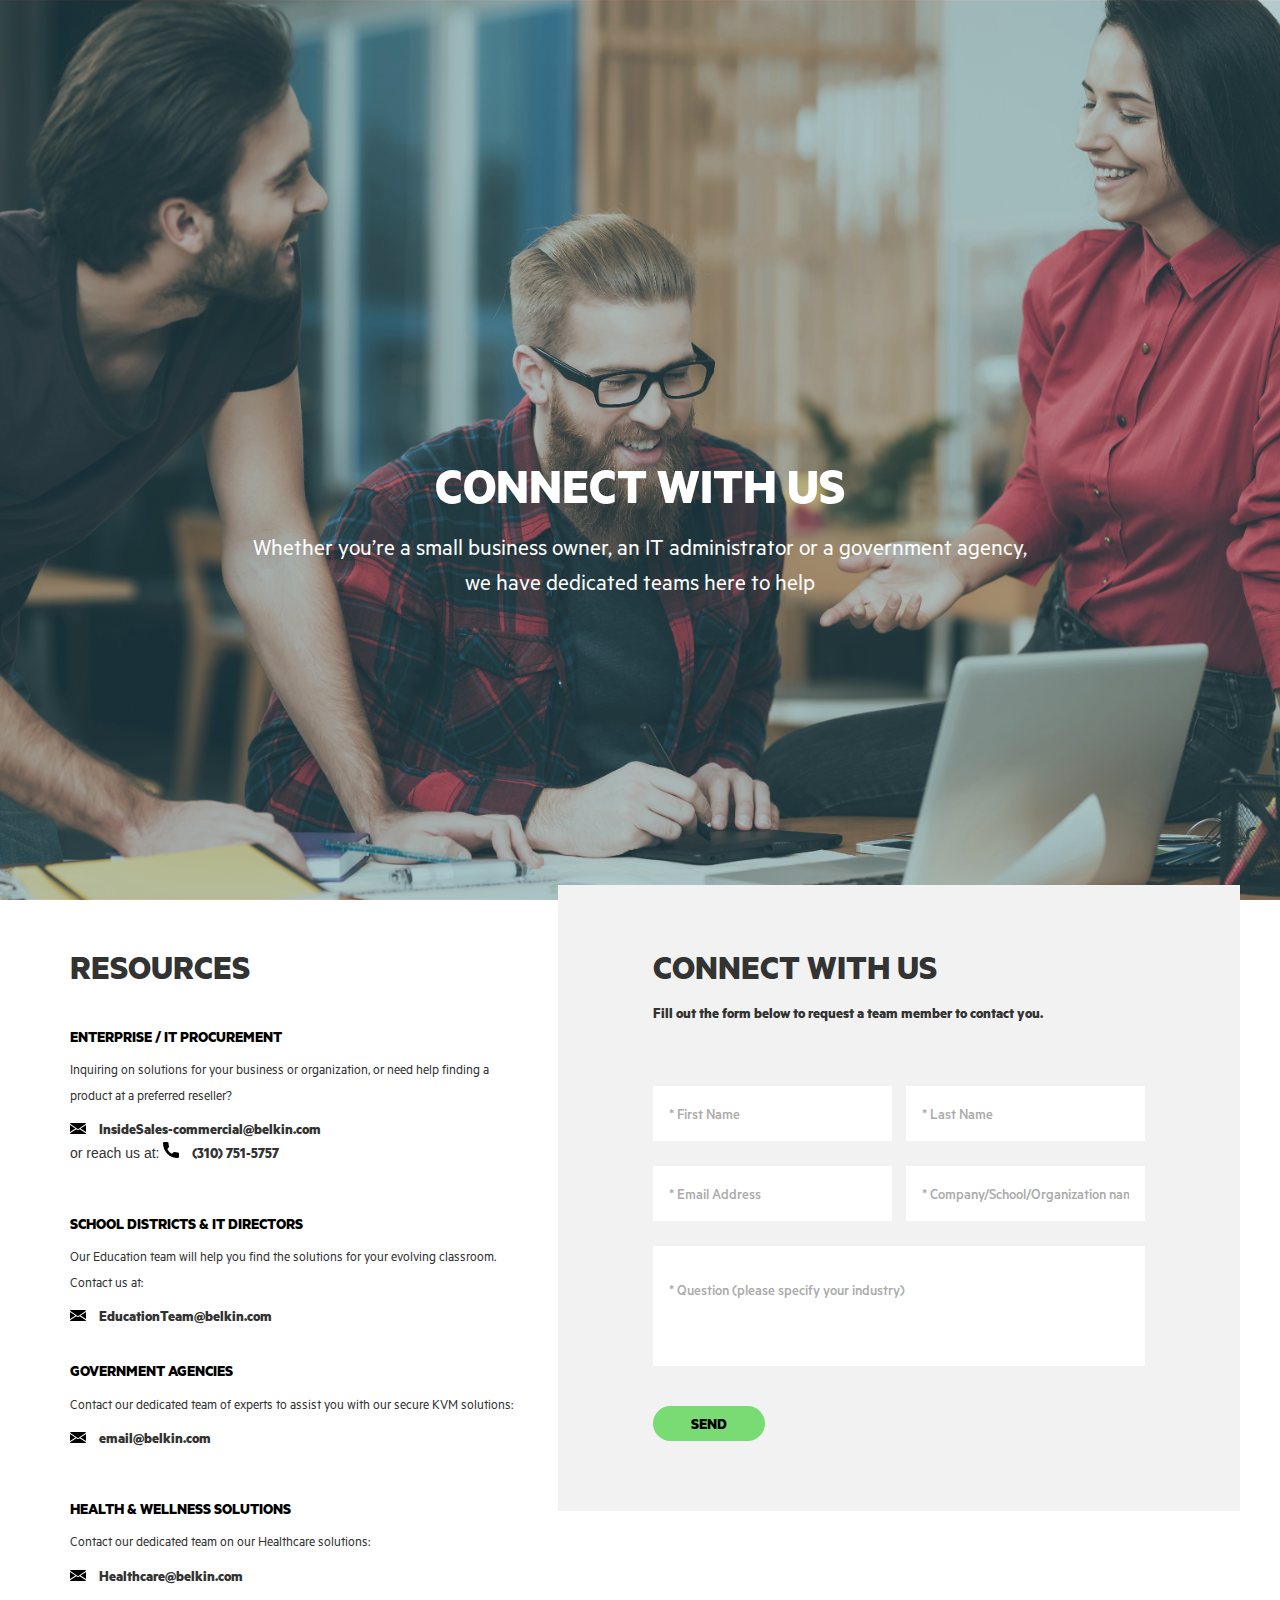
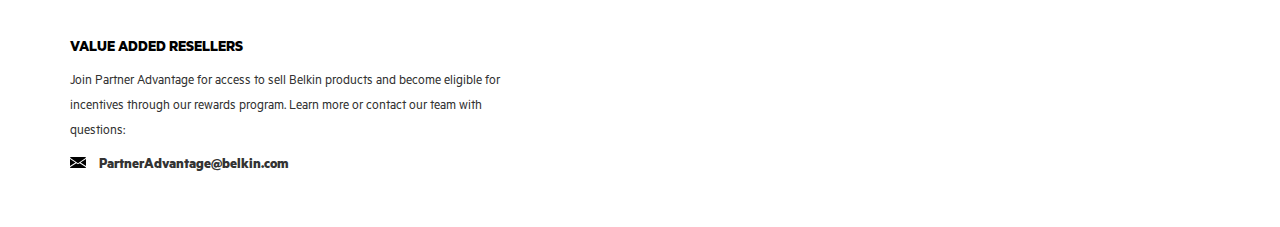
==== contact-us.html @ 0404f606 "bug-fix 19-08" ====
<!DOCTYPE html>
<html lang="en">
<head>
    <meta charset="UTF-8">
    <meta name="viewport" content="width=device-width, initial-scale=1.0">
    <title>Contact us</title>
    <link rel="stylesheet" href="https://maxcdn.bootstrapcdn.com/bootstrap/3.3.7/css/bootstrap.min.css" />
    <link rel="stylesheet" href="https://cdnjs.cloudflare.com/ajax/libs/font-awesome/4.7.0/css/font-awesome.min.css">
    <link rel="stylesheet" href="./css/style.css">
</head>
<body>
<section class="contact-us">
    <div class="background-image-wrapper">
        <h1 class="title">CONNECT WITH US</h1>
        <p> Whether you’re a small business owner, an IT administrator or a government agency,
        </br> we have dedicated teams here to help </p>
    </div>
    <div class="two-cols-parent">
        <div class="container">
            <div class="row">
                <div class="col-md-5">
                    <h1 class="title mb-35">RESOURCES</h1>
                    <div class="subtitle mb-10">ENTERPRISE / IT PROCUREMENT</div>
                    <p>
                        Inquiring on solutions for your business or organization, 
                        or need help finding a product at a preferred reseller?
                    </p>
                    <div class="icon-text">
                        <svg xmlns="http://www.w3.org/2000/svg" width="16" height="11" viewBox="0 0 16 11"><g transform="translate(10.56 1.998)"><path d="M339.392,148.48l5.44,3.439V144.9Z" transform="translate(-339.392 -144.896)"/></g><g transform="translate(0 1.998)"><path d="M0,144.9v7.023l5.44-3.439Z" transform="translate(0 -144.896)"/></g><g transform="translate(0.03 0)"><path d="M15.93,80h-14a.99.99,0,0,0-.97.858l7.97,5.3,7.97-5.3A.99.99,0,0,0,15.93,80Z" transform="translate(-0.96 -80)"/></g><g transform="translate(0.032 6.144)"><path d="M10.682,277.921l-1.415.94a.5.5,0,0,1-.55,0L7.3,277.92l-6.278,4a.989.989,0,0,0,.968.851h14a.989.989,0,0,0,.968-.851Z" transform="translate(-1.024 -277.92)"/></g></svg>
                        <span>InsideSales-commercial@belkin.com</span>
                    </div>
                    <div class="mb-50">
                        or reach us at:
                        <span class="icon-text">
                            <svg xmlns="http://www.w3.org/2000/svg" width="16" height="16" viewBox="0 0 16 16"><g transform="translate(0)"><path d="M14.716,10.5a9.084,9.084,0,0,1-2.853-.454,1.3,1.3,0,0,0-1.268.267L8.8,11.673A9.942,9.942,0,0,1,4.326,7.2L5.644,5.452a1.293,1.293,0,0,0,.318-1.31,9.1,9.1,0,0,1-.456-2.858A1.285,1.285,0,0,0,4.222,0H1.284A1.285,1.285,0,0,0,0,1.284,14.733,14.733,0,0,0,14.716,16,1.285,1.285,0,0,0,16,14.716v-2.93A1.285,1.285,0,0,0,14.716,10.5Z"/></g></svg>
                            <span>(310) 751-5757</span>
                        </span>
                    </div>

                    <div class="subtitle mb-10">SCHOOL DISTRICTS & IT DIRECTORS</div>
                    <p>
                        Our Education team will help you find the solutions for your evolving classroom. 
                        <br> Contact us at:
                    </p>
                    <div class="icon-text mb-35">
                        <svg xmlns="http://www.w3.org/2000/svg" width="16" height="11" viewBox="0 0 16 11"><g transform="translate(10.56 1.998)"><path d="M339.392,148.48l5.44,3.439V144.9Z" transform="translate(-339.392 -144.896)"/></g><g transform="translate(0 1.998)"><path d="M0,144.9v7.023l5.44-3.439Z" transform="translate(0 -144.896)"/></g><g transform="translate(0.03 0)"><path d="M15.93,80h-14a.99.99,0,0,0-.97.858l7.97,5.3,7.97-5.3A.99.99,0,0,0,15.93,80Z" transform="translate(-0.96 -80)"/></g><g transform="translate(0.032 6.144)"><path d="M10.682,277.921l-1.415.94a.5.5,0,0,1-.55,0L7.3,277.92l-6.278,4a.989.989,0,0,0,.968.851h14a.989.989,0,0,0,.968-.851Z" transform="translate(-1.024 -277.92)"/></g></svg>
                        EducationTeam@belkin.com
                    </div>

                    <div class="subtitle mb-10">GOVERNMENT AGENCIES</div>
                    <p>
                        Contact our dedicated team of experts to assist you with our secure KVM solutions:
                    </p>
                    <div class="icon-text mb-50">
                        <svg xmlns="http://www.w3.org/2000/svg" width="16" height="11" viewBox="0 0 16 11"><g transform="translate(10.56 1.998)"><path d="M339.392,148.48l5.44,3.439V144.9Z" transform="translate(-339.392 -144.896)"/></g><g transform="translate(0 1.998)"><path d="M0,144.9v7.023l5.44-3.439Z" transform="translate(0 -144.896)"/></g><g transform="translate(0.03 0)"><path d="M15.93,80h-14a.99.99,0,0,0-.97.858l7.97,5.3,7.97-5.3A.99.99,0,0,0,15.93,80Z" transform="translate(-0.96 -80)"/></g><g transform="translate(0.032 6.144)"><path d="M10.682,277.921l-1.415.94a.5.5,0,0,1-.55,0L7.3,277.92l-6.278,4a.989.989,0,0,0,.968.851h14a.989.989,0,0,0,.968-.851Z" transform="translate(-1.024 -277.92)"/></g></svg>
                        email@belkin.com
                    </div>


                    <div class="subtitle mb-10">HEALTH & WELLNESS SOLUTIONS</div>
                    <p>
                        Contact our dedicated team on our Healthcare solutions:
                    </p>
                    <div class="icon-text mb-50">
                        <svg xmlns="http://www.w3.org/2000/svg" width="16" height="11" viewBox="0 0 16 11"><g transform="translate(10.56 1.998)"><path d="M339.392,148.48l5.44,3.439V144.9Z" transform="translate(-339.392 -144.896)"/></g><g transform="translate(0 1.998)"><path d="M0,144.9v7.023l5.44-3.439Z" transform="translate(0 -144.896)"/></g><g transform="translate(0.03 0)"><path d="M15.93,80h-14a.99.99,0,0,0-.97.858l7.97,5.3,7.97-5.3A.99.99,0,0,0,15.93,80Z" transform="translate(-0.96 -80)"/></g><g transform="translate(0.032 6.144)"><path d="M10.682,277.921l-1.415.94a.5.5,0,0,1-.55,0L7.3,277.92l-6.278,4a.989.989,0,0,0,.968.851h14a.989.989,0,0,0,.968-.851Z" transform="translate(-1.024 -277.92)"/></g></svg>
                        Healthcare@belkin.com
                    </div>

                    <div class="subtitle mb-10">VALUE ADDED RESELLERS</div>
                    <p>
                        Join Partner Advantage for access to sell Belkin products and become eligible for <br> 
                        incentives through our rewards program. Learn more or contact our team with <br>
                        questions:
                    </p>
                    <div class="icon-text mb-50">
                        <svg xmlns="http://www.w3.org/2000/svg" width="16" height="11" viewBox="0 0 16 11"><g transform="translate(10.56 1.998)"><path d="M339.392,148.48l5.44,3.439V144.9Z" transform="translate(-339.392 -144.896)"/></g><g transform="translate(0 1.998)"><path d="M0,144.9v7.023l5.44-3.439Z" transform="translate(0 -144.896)"/></g><g transform="translate(0.03 0)"><path d="M15.93,80h-14a.99.99,0,0,0-.97.858l7.97,5.3,7.97-5.3A.99.99,0,0,0,15.93,80Z" transform="translate(-0.96 -80)"/></g><g transform="translate(0.032 6.144)"><path d="M10.682,277.921l-1.415.94a.5.5,0,0,1-.55,0L7.3,277.92l-6.278,4a.989.989,0,0,0,.968.851h14a.989.989,0,0,0,.968-.851Z" transform="translate(-1.024 -277.92)"/></g></svg>
                        PartnerAdvantage@belkin.com
                    </div>

                </div>
                <div class="col-md-7">
                    <div class="connect-with-us-wrapper">
                        <h1 class="title mb-10">CONNECT WITH US</h1>
                        <div class="icon-text mb-60">Fill out the form below to request a team member to contact you.</div>
                        <div class="row">
                            <div class="col-md-6">
                                <input type="text" placeholder="* First Name">
                            </div>
                            <div class="col-md-6">
                                <input type="text" placeholder="* Last Name">
                            </div>
                            <div class="col-md-6">
                                <input type="text" placeholder="* Email Address">
                            </div>
                            <div class="col-md-6">
                                <input type="text" placeholder="* Company/School/Organization name">
                            </div>
                            <div class="col-md-12">
                                <textarea placeholder="* Question (please specify your industry)"></textarea>
                            </div>
                            <div class="col-md-12 text-left">
                                <div class="green-button">SEND</div>
                            </div>
                        </div>
                    </div>
                </div>
            </div>
        </div>
    </div>
</section>
</body>
</html>
---- css/style.css ----
.bold-title {
  font-family: MetricBold, Arial, sans-serif;
  font-size: 38px;
  color: #000;
  margin: 0;
}

@media screen and (max-width: 576px) and (min-width: 280px) {
  .bold-title {
    font-size: 26px;
  }
}

.subtitle {
  font-family: MetricRegular, Arial, sans-serif;
  color: #000;
  margin: 5px 0;
  font-size: 26px;
  line-height: 1.3;
}

@media screen and (max-width: 576px) and (min-width: 280px) {
  .subtitle {
    font-size: 22px;
    margin-top: 30px;
  }
}

.background-blue {
  background-color: #4A9BED;
}

.checked {
  color: #FCAF33;
}

.green-button {
  display: inline-block;
  font-family: MetricBold;
  margin-top: 35px;
  background-color: #79DB74;
  color: #000;
  height: 35px;
  line-height: 43px;
  font-weight: 600;
  border: none;
  outline: none;
  border-radius: 20px;
  font-size: 16px;
  padding: 0 38px;
  transition: .3s ease-in;
  text-decoration: none !important;
  cursor: pointer;
}

.green-button:hover {
  background-color: #6A6562;
  color: #fff;
  text-decoration: none;
}

.green-button:focus, .green-button:active {
  outline: none !important;
  box-shadow: none !important;
  text-decoration: none !important;
}

@font-face {
  font-family: MetricBold;
  src: url(../fonts/Metric-Bold.otf);
}

@font-face {
  font-family: MetricSemiBold;
  src: url(../fonts/Metric-SemiBold.otf);
}

@font-face {
  font-family: MetricRegular;
  src: url(../fonts/Metric-Regular.otf);
}

@font-face {
  font-family: MetricMedium;
  src: url(../fonts/Metric-Medium.otf);
}

.header-top-section {
  width: 100%;
  height: 28px;
  background: #eceae4;
}

header {
  width: 100%;
  height: 95px;
  background-color: #fff;
}

.header-image img {
  width: 100%;
}

.build-workspaces {
  padding-top: 120px;
  text-align: center;
}

.build-workspaces .logo-parent {
  margin: 130px 0 98px;
}

.build-workspaces .logo-parent img {
  width: 260px;
  height: 260px;
}

.chromebook-certified {
  text-align: center;
}

.chromebook-certified .products-parent {
  margin-top: 90px;
  display: flex;
  justify-content: center;
  align-items: center;
}

.chromebook-certified .products-parent .product-item {
  text-align: center;
}

.chromebook-certified .products-parent .product-item .circle {
  width: 330px;
  height: 330px;
  border-radius: 50%;
  margin: 0 auto;
  display: flex;
  justify-content: center;
  align-items: flex-end;
  overflow: hidden;
}

.chromebook-certified .products-parent .product-item .circle:hover img {
  transform: scale(1.15);
}

.chromebook-certified .products-parent .product-item .circle img {
  width: 80%;
  border-bottom-left-radius: 47%;
  border-bottom-right-radius: 48%;
  transition: transform .5s ease;
}

.chromebook-certified .products-parent .product-item .item-title {
  font-family: MetricBold;
  font-size: 35px;
  line-height: normal;
  margin: 61px 0 20px;
  color: #000;
}

.chromebook-certified .products-parent .product-item .item-subtitle {
  font-family: MetricRegular;
  font-size: 20px;
  line-height: inherit;
  color: gray;
}

.chromebook-certified .product-childs-parent {
  margin-top: 35px;
  text-decoration: none;
}

.chromebook-certified .product-childs-parent:active, .chromebook-certified .product-childs-parent:focus, .chromebook-certified .product-childs-parent:visited, .chromebook-certified .product-childs-parent:hover {
  text-decoration: none !important;
}

.chromebook-certified .product-childs-parent .product-item {
  text-align: center;
}

.chromebook-certified .product-childs-parent .product-item .item-title {
  font-family: MetricBold;
  font-size: 20px;
  line-height: normal;
  margin: 10px 0 20px;
  transition: .3s;
  color: #000;
}

.chromebook-certified .product-childs-parent .product-item .product-image {
  position: relative;
}

.chromebook-certified .product-childs-parent .product-item .product-image:after {
  content: "";
  width: 35px;
  background-image: url(../img/www-logo.png);
  background-size: contain;
  background-repeat: no-repeat;
  position: absolute;
  left: 0;
  top: 0;
  height: 35px;
}

.chromebook-certified .product-childs-parent .product-item .product-image img {
  width: 100%;
  transition: transform .5s ease;
}

.chromebook-certified .product-childs-parent .product-item .start-parent {
  font-size: 25px;
  color: #E6E5E1;
}

.chromebook-certified .product-childs-parent .product-item .price-parent {
  font-family: MetricBold;
  font-size: 19px;
  margin: 20px 0;
  transition: .3s;
  color: #000;
}

.chromebook-certified .product-childs-parent .product-item .color-parent {
  display: flex;
  justify-content: center;
  gap: 5px;
  margin-bottom: 20px;
}

.chromebook-certified .product-childs-parent .product-item .color-parent .color-item {
  width: 38px;
  height: 38px;
  background: #fff;
  border: 2px solid #E4E2DE;
  border-radius: 50%;
  box-sizing: border-box;
  display: flex;
  justify-content: center;
  align-items: center;
}

.chromebook-certified .product-childs-parent .product-item .color-parent .color-item .black {
  width: calc(100% - 8px);
  height: calc(100% - 8px);
  background-color: #000;
  border-radius: 50%;
}

.chromebook-certified .product-childs-parent .product-item:hover {
  text-decoration: none;
}

.chromebook-certified .product-childs-parent .product-item:hover .item-title,
.chromebook-certified .product-childs-parent .product-item:hover .price-parent {
  color: #93D756;
}

.chromebook-certified .product-childs-parent .product-item:hover img {
  transform: scale(1.05);
}

.banner {
  margin: 120px 0;
}

.banner img {
  width: 100%;
}

.compatible {
  text-align: center;
}

.compatible .compatible-parent {
  margin-top: 90px;
}

.compatible .compatible-parent .compatible-item {
  position: relative;
}

.compatible .compatible-parent .compatible-item:last-child .circle img {
  width: 120%;
}

.compatible .compatible-parent .compatible-item .circle {
  width: 270px;
  height: 270px;
  border-radius: 50%;
  background-color: #ebe9e5;
  margin: 0 auto;
  display: flex;
  justify-content: center;
  align-items: center;
}

.compatible .compatible-parent .compatible-item .circle img {
  width: 105%;
  transition: transform .5s ease;
}

.compatible .compatible-parent .compatible-item .circle:hover img {
  transform: scale(1.1);
}

.compatible .compatible-parent .compatible-item .compatible-item-title {
  font-family: MetricBold;
  line-height: 1.1;
  margin-top: 25px;
  font-size: 25px;
}

.compatible .view-all-parent {
  text-align: center;
  margin-top: 60px;
}

.how-to-buy {
  text-align: center;
  margin-top: 275px;
}

.how-to-buy .companies-parent {
  margin-top: 100px;
}

.how-to-buy .companies-parent .comp-item {
  height: 100px;
  display: flex;
  justify-content: center;
  align-items: center;
  margin-bottom: 20px;
  transition: transform .5s ease;
}

.how-to-buy .companies-parent .comp-item:hover {
  transform: scale(1.1);
}

.brochure {
  margin-top: 200px;
  display: flex;
  justify-content: space-between;
  gap: 100px;
  color: #fff;
  text-align: center;
  line-height: normal;
}

.brochure .gray-block,
.brochure .green-block {
  padding: 55px 100px;
}

.brochure .green-block {
  flex: 1;
  background-color: #73D44A;
}

.brochure .gray-block {
  flex: 1;
  background-color: #A69C94;
}

.brochure .title {
  font-family: MetricSemiBold;
  line-height: 1;
  font-size: 33px;
}

.brochure .subtitle {
  font-family: MetricRegular;
  line-height: 1.5;
  font-size: 24px;
  margin-top: 40px;
  color: #fff;
}

.brochure .subtitle a {
  color: inherit;
}

.brochure .view-brochure {
  font-family: MetricRegular;
  display: inline-block;
  font-size: 24px;
  color: #000;
  text-decoration: underline;
  margin-top: 40px;
}

.brochure .view-brochure:hover {
  text-decoration: none;
}

footer {
  width: 100%;
  height: 300px;
  background-color: #000;
}

@media screen and (max-width: 1200px) and (min-width: 992px) {
  .brochure {
    gap: 0px;
  }
  .brochure .green-block, .brochure .gray-block {
    padding: 55px;
  }
}

@media screen and (max-width: 992px) and (min-width: 768px) {
  .brochure {
    gap: 0;
  }
  .brochure .green-block, .brochure .gray-block {
    padding: 40px;
  }
}

@media screen and (max-width: 768px) and (min-width: 576px) {
  .brochure {
    gap: 0;
    flex-direction: column;
  }
  .brochure .green-block, .brochure .gray-block {
    flex: initial;
    padding: 10px;
  }
}

@media screen and (max-width: 576px) and (min-width: 280px) {
  .header-top-section {
    display: none;
  }
  .header-image {
    position: relative;
  }
  .header-image:after {
    content: '';
    position: absolute;
    left: 42%;
    top: 100%;
    width: 0;
    height: 0;
    border-left: 40px solid transparent;
    border-right: 40px solid transparent;
    border-top: 34px solid #e8e8e8;
    clear: both;
  }
  .build-workspaces {
    padding-top: 65px;
  }
  .build-workspaces .container {
    display: flex;
    flex-direction: column-reverse;
  }
  .build-workspaces .logo-parent {
    margin: 0 0 65px;
  }
  .build-workspaces .logo-parent img {
    width: 155px;
    height: 155px;
  }
  .chromebook-certified .bold-title {
    margin-top: 35px;
  }
  .compatible .circle {
    margin-bottom: 20px;
  }
  .compatible .compatible-parent .compatible-item {
    margin-bottom: 20px;
  }
  .how-to-buy {
    margin-top: 100px;
  }
  .brochure {
    gap: 0;
    flex-direction: column;
    margin-top: 140px;
  }
  .brochure .green-block, .brochure .gray-block {
    flex: initial;
    padding: 50px 10px;
  }
  .brochure .green-block {
    position: relative;
  }
  .brochure .green-block:after {
    content: '';
    position: absolute;
    left: 42%;
    top: 100%;
    width: 0;
    height: 0;
    border-left: 40px solid transparent;
    border-right: 40px solid transparent;
    border-top: 34px solid #73D44A;
    clear: both;
  }
  .brochure .title {
    font-size: 25px;
  }
  .brochure .subtitle {
    font-size: 20px;
  }
  .brochure .view-brochure {
    font-size: 20px;
  }
}

.note .subtitle {
  font-family: MetricRegular, Arial, sans-serif;
  color: #000;
  margin: 5px 0;
  font-size: 26px;
  line-height: 1.3;
  margin-top: 55px;
  margin-bottom: 55px;
}

.contact-us .background-image-wrapper {
  width: 100%;
  height: 100vh;
  background-image: url("../img/contact-us-wallpaper.png");
  background-repeat: no-repeat;
  background-size: cover;
  background-position: center;
  color: #fff;
  display: flex;
  justify-content: center;
  align-items: center;
  flex-direction: column;
}

.contact-us .background-image-wrapper .title {
  margin-top: 180px;
  font-size: 52px;
  font-family: MetricBold, Arial, sans-serif;
}

.contact-us .background-image-wrapper p {
  text-align: center;
  font-size: 24px;
  font-family: MetricRegular;
}

.contact-us .two-cols-parent {
  margin-top: 55px;
  color: #333;
}

.contact-us .two-cols-parent .title {
  margin-top: 0;
  font-family: MetricBold, Arial, sans-serif;
}

.contact-us .two-cols-parent .subtitle {
  font-family: MetricBold, Arial, sans-serif;
  font-size: 16px;
}

.contact-us .two-cols-parent p {
  font-family: MetricRegular;
  line-height: 1.8;
  font-size: 14px;
}

.contact-us .two-cols-parent .icon-text {
  font-family: MetricBold, Arial, sans-serif;
  font-size: 15px;
}

.contact-us .two-cols-parent .icon-text svg {
  margin-right: 10px;
}

.contact-us .two-cols-parent .connect-with-us-wrapper {
  padding: 70px 95px;
  width: 100%;
  height: auto;
  background-color: #F2F2F2;
  position: absolute;
  top: -70px;
}

@media (min-width: 992px) {
  .contact-us .two-cols-parent .connect-with-us-wrapper .col-md-6:nth-child(even) {
    padding-left: 7px;
  }
  .contact-us .two-cols-parent .connect-with-us-wrapper .col-md-6:nth-child(odd) {
    padding-right: 7px;
  }
}

@media (max-width: 800px) {
  .contact-us .two-cols-parent .connect-with-us-wrapper {
    width: calc(100% - 30px);
  }
}

.contact-us .two-cols-parent .connect-with-us-wrapper input, .contact-us .two-cols-parent .connect-with-us-wrapper textarea {
  color: #ABABAB;
  width: 100%;
  font-family: MetricMedium;
  border: 1px solid transparent;
  font-size: 15px;
  transition: .3s ease-in-out;
  outline: none;
  border-radius: 0;
}

.contact-us .two-cols-parent .connect-with-us-wrapper input {
  height: 55px;
  padding: 19px 15px 12px;
  margin-bottom: 25px;
}

.contact-us .two-cols-parent .connect-with-us-wrapper input:focus {
  border-color: #535353;
}

.contact-us .two-cols-parent .connect-with-us-wrapper textarea {
  height: 120px;
  padding: 35px 15px;
  resize: none;
}

.contact-us .two-cols-parent .connect-with-us-wrapper textarea:focus {
  border-color: #535353;
}

.contact-us .two-cols-parent .connect-with-us-wrapper input::placeholder,
.contact-us .two-cols-parent .connect-with-us-wrapper textarea::placeholder {
  font-size: 15px;
  color: #ABABAB;
}

@media screen and (max-width: 767px) and (min-width: 280px) {
  .contact-us .background-image-wrapper .title {
    font-size: 30px;
  }
  .contact-us .background-image-wrapper p {
    font-size: 20px;
  }
  .contact-us .two-cols-parent .connect-with-us-wrapper {
    width: calc(100% - 30px);
    padding: 30px;
    top: 0;
    margin-bottom: 35px;
  }
}

.mb-60 {
  margin-bottom: 60px;
}

.mb-50 {
  margin-bottom: 50px;
}

.mb-35 {
  margin-bottom: 35px;
}

.mb-10 {
  margin-bottom: 10px;
}
/*# sourceMappingURL=style.css.map */
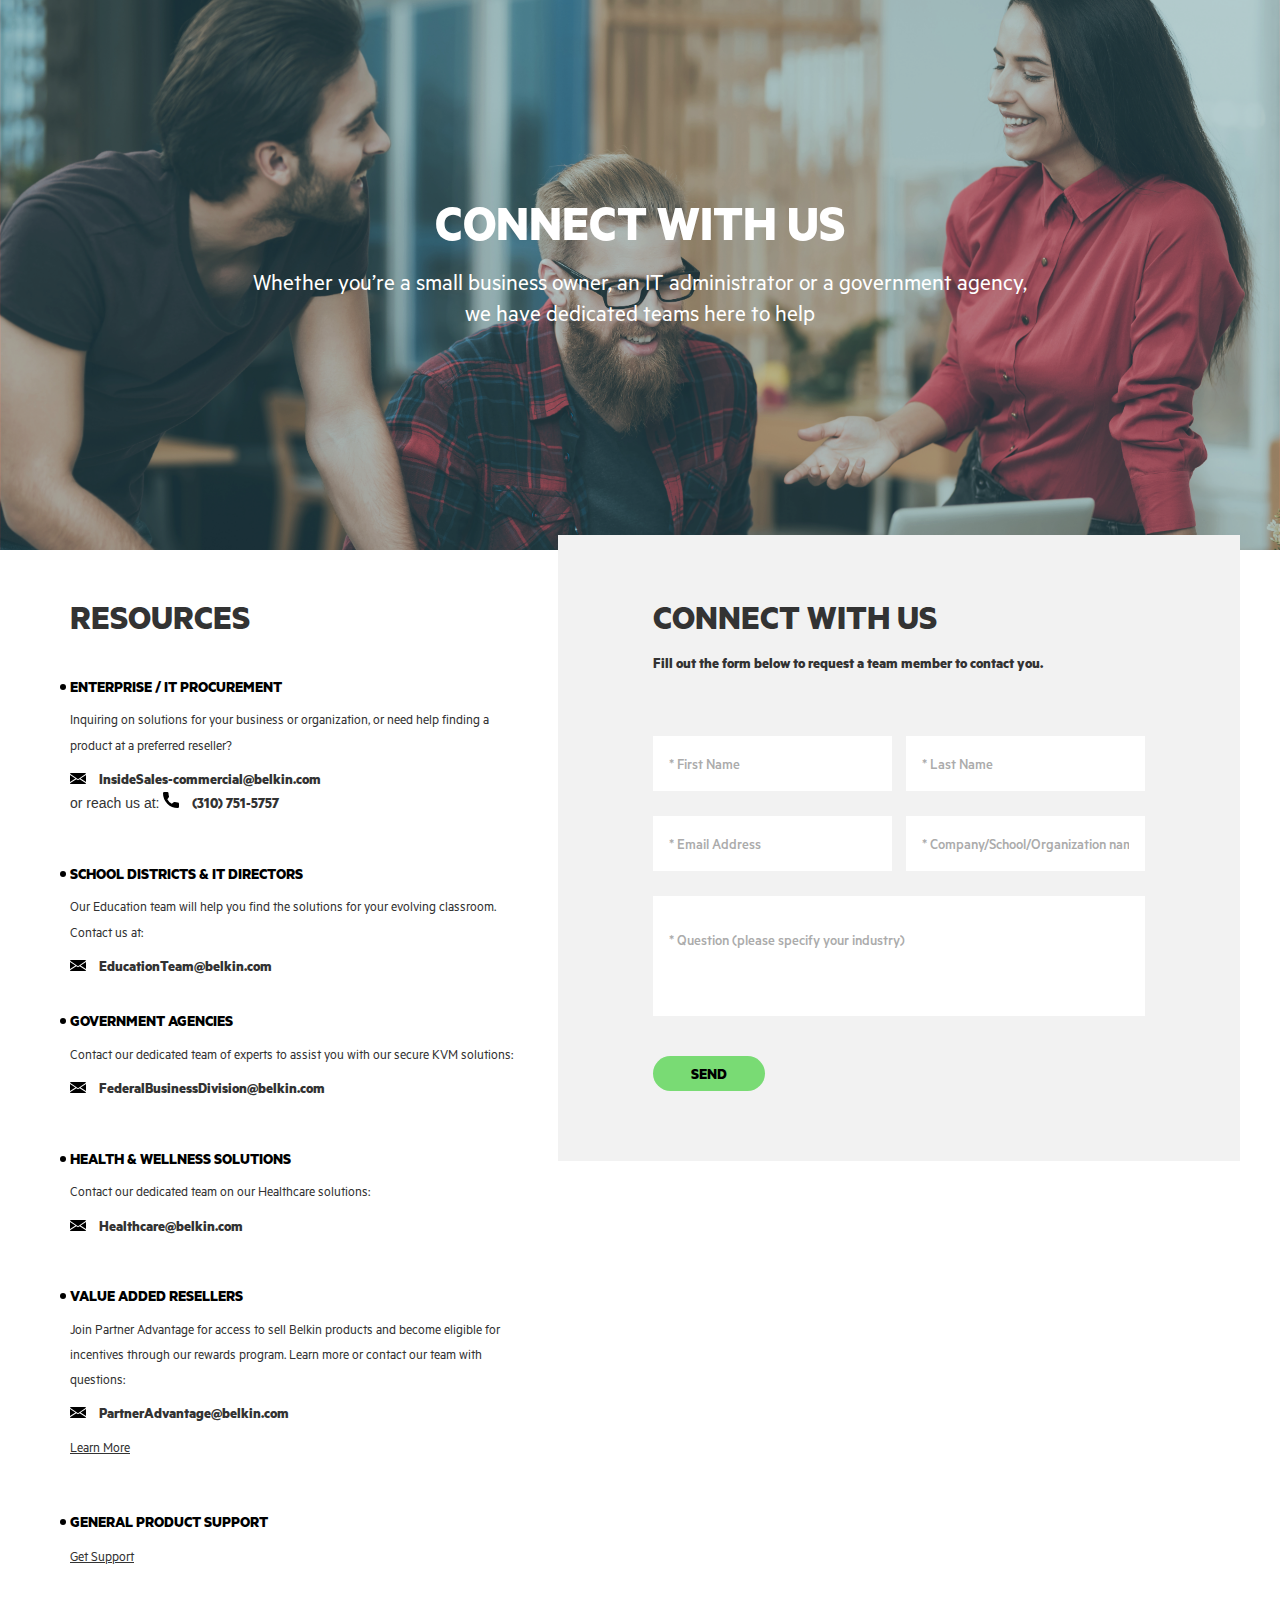
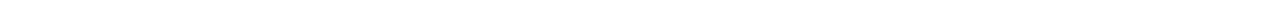
==== commit 2fa99abb: "changes" ====
--- a/contact-us.html
+++ b/contact-us.html
@@ -53,7 +53,7 @@
                     </p>
                     <div class="icon-text mb-50">
                         <svg xmlns="http://www.w3.org/2000/svg" width="16" height="11" viewBox="0 0 16 11"><g transform="translate(10.56 1.998)"><path d="M339.392,148.48l5.44,3.439V144.9Z" transform="translate(-339.392 -144.896)"/></g><g transform="translate(0 1.998)"><path d="M0,144.9v7.023l5.44-3.439Z" transform="translate(0 -144.896)"/></g><g transform="translate(0.03 0)"><path d="M15.93,80h-14a.99.99,0,0,0-.97.858l7.97,5.3,7.97-5.3A.99.99,0,0,0,15.93,80Z" transform="translate(-0.96 -80)"/></g><g transform="translate(0.032 6.144)"><path d="M10.682,277.921l-1.415.94a.5.5,0,0,1-.55,0L7.3,277.92l-6.278,4a.989.989,0,0,0,.968.851h14a.989.989,0,0,0,.968-.851Z" transform="translate(-1.024 -277.92)"/></g></svg>
-                        email@belkin.com
+                        FederalBusinessDivision@belkin.com
                     </div>
 
 
@@ -72,10 +72,16 @@
                         incentives through our rewards program. Learn more or contact our team with <br>
                         questions:
                     </p>
-                    <div class="icon-text mb-50">
+                    <div class="icon-text mb-10">
                         <svg xmlns="http://www.w3.org/2000/svg" width="16" height="11" viewBox="0 0 16 11"><g transform="translate(10.56 1.998)"><path d="M339.392,148.48l5.44,3.439V144.9Z" transform="translate(-339.392 -144.896)"/></g><g transform="translate(0 1.998)"><path d="M0,144.9v7.023l5.44-3.439Z" transform="translate(0 -144.896)"/></g><g transform="translate(0.03 0)"><path d="M15.93,80h-14a.99.99,0,0,0-.97.858l7.97,5.3,7.97-5.3A.99.99,0,0,0,15.93,80Z" transform="translate(-0.96 -80)"/></g><g transform="translate(0.032 6.144)"><path d="M10.682,277.921l-1.415.94a.5.5,0,0,1-.55,0L7.3,277.92l-6.278,4a.989.989,0,0,0,.968.851h14a.989.989,0,0,0,.968-.851Z" transform="translate(-1.024 -277.92)"/></g></svg>
                         PartnerAdvantage@belkin.com
                     </div>
+
+                    <a href="https://www.belkin.com/us/partneradvantage/" class="learn-more mb-50">Learn More</a>
+
+
+                    <div class="subtitle mb-10">GENERAL PRODUCT SUPPORT</div>
+                    <a href="https://www.belkin.com/us/contactus/support/" class="learn-more mb-50">Get Support</a>
 
                 </div>
                 <div class="col-md-7">
@@ -98,7 +104,7 @@
                             <div class="col-md-12">
                                 <textarea placeholder="* Question (please specify your industry)"></textarea>
                             </div>
-                            <div class="col-md-12 text-left">
+                            <div class="col-md-12 send-button-parent">
                                 <div class="green-button">SEND</div>
                             </div>
                         </div>
--- a/css/style.css
+++ b/css/style.css
@@ -523,11 +523,11 @@
 
 .contact-us .background-image-wrapper {
   width: 100%;
-  height: 100vh;
-  background-image: url("../img/contact-us-wallpaper.png");
+  height: 550px;
+  background-image: url(../img/contact-us-wallpaper.png);
   background-repeat: no-repeat;
   background-size: cover;
-  background-position: center;
+  background-position: 0px 10%;
   color: #fff;
   display: flex;
   justify-content: center;
@@ -536,7 +536,7 @@
 }
 
 .contact-us .background-image-wrapper .title {
-  margin-top: 180px;
+  margin-top: -3px;
   font-size: 52px;
   font-family: MetricBold, Arial, sans-serif;
 }
@@ -545,6 +545,7 @@
   text-align: center;
   font-size: 24px;
   font-family: MetricRegular;
+  line-height: 1.3;
 }
 
 .contact-us .two-cols-parent {
@@ -558,14 +559,41 @@
 }
 
 .contact-us .two-cols-parent .subtitle {
+  position: relative;
   font-family: MetricBold, Arial, sans-serif;
   font-size: 16px;
+}
+
+.contact-us .two-cols-parent .subtitle:before {
+  content: '';
+  width: 6px;
+  height: 6px;
+  border-radius: 50%;
+  background-color: black;
+  display: inline-block;
+  position: absolute;
+  left: -10px;
+  top: 4px;
 }
 
 .contact-us .two-cols-parent p {
   font-family: MetricRegular;
   line-height: 1.8;
   font-size: 14px;
+}
+
+.contact-us .two-cols-parent .learn-more {
+  display: inline-block;
+  text-decoration: underline;
+  font-size: 14px;
+  font-family: MetricRegular;
+  color: #333;
+  transition: .3s;
+}
+
+.contact-us .two-cols-parent .learn-more:hover {
+  color: #73D44A;
+  text-decoration: none;
 }
 
 .contact-us .two-cols-parent .icon-text {
@@ -638,6 +666,10 @@
   color: #ABABAB;
 }
 
+.contact-us .two-cols-parent .connect-with-us-wrapper .send-button-parent {
+  text-align: left;
+}
+
 @media screen and (max-width: 767px) and (min-width: 280px) {
   .contact-us .background-image-wrapper .title {
     font-size: 30px;
@@ -651,6 +683,9 @@
     top: 0;
     margin-bottom: 35px;
   }
+  .contact-us .two-cols-parent .connect-with-us-wrapper .send-button-parent {
+    text-align: center;
+  }
 }
 
 .mb-60 {
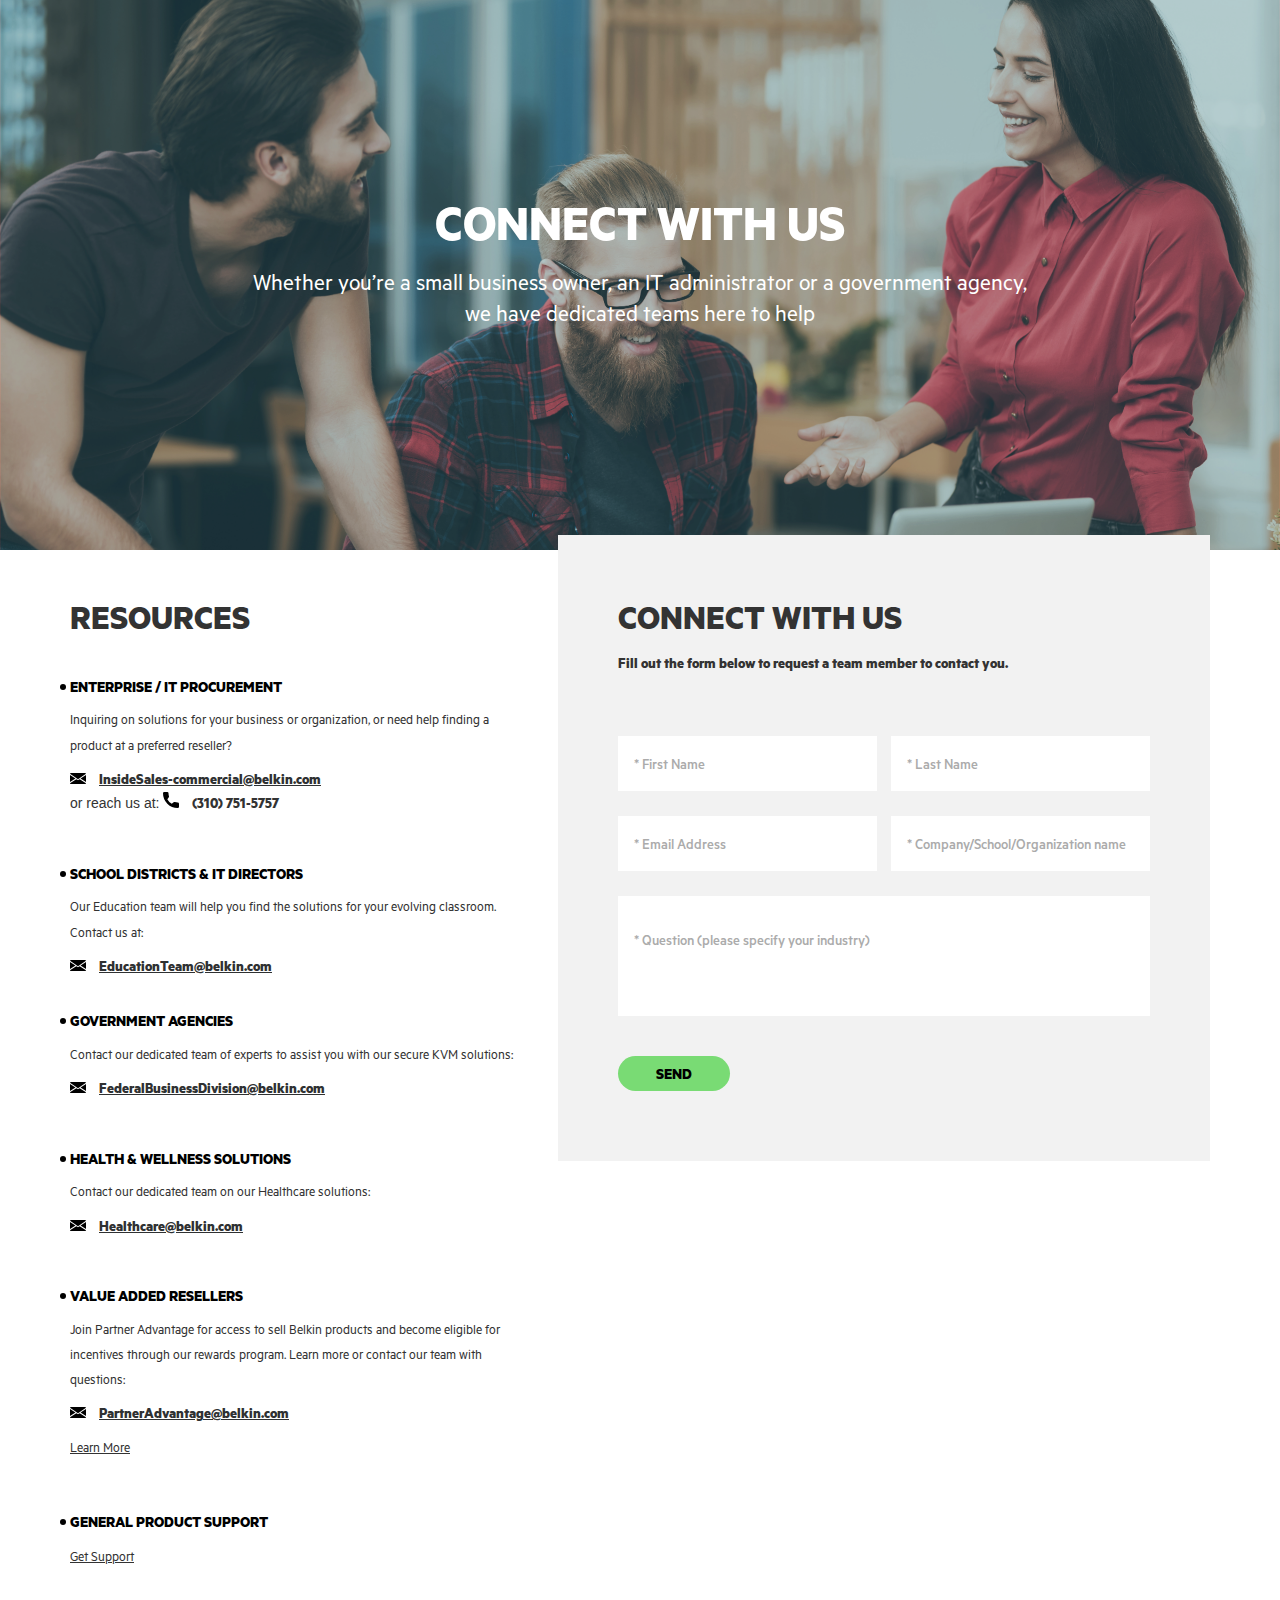
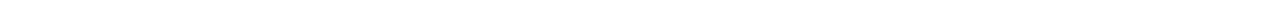
==== commit cb696e71: "bug-fix" ====
--- a/contact-us.html
+++ b/contact-us.html
@@ -27,7 +27,7 @@
                     </p>
                     <div class="icon-text">
                         <svg xmlns="http://www.w3.org/2000/svg" width="16" height="11" viewBox="0 0 16 11"><g transform="translate(10.56 1.998)"><path d="M339.392,148.48l5.44,3.439V144.9Z" transform="translate(-339.392 -144.896)"/></g><g transform="translate(0 1.998)"><path d="M0,144.9v7.023l5.44-3.439Z" transform="translate(0 -144.896)"/></g><g transform="translate(0.03 0)"><path d="M15.93,80h-14a.99.99,0,0,0-.97.858l7.97,5.3,7.97-5.3A.99.99,0,0,0,15.93,80Z" transform="translate(-0.96 -80)"/></g><g transform="translate(0.032 6.144)"><path d="M10.682,277.921l-1.415.94a.5.5,0,0,1-.55,0L7.3,277.92l-6.278,4a.989.989,0,0,0,.968.851h14a.989.989,0,0,0,.968-.851Z" transform="translate(-1.024 -277.92)"/></g></svg>
-                        <span>InsideSales-commercial@belkin.com</span>
+                        <a href="InsideSales-commercial@belkin.com" class="text-underline">InsideSales-commercial@belkin.com</a>
                     </div>
                     <div class="mb-50">
                         or reach us at:
@@ -44,7 +44,7 @@
                     </p>
                     <div class="icon-text mb-35">
                         <svg xmlns="http://www.w3.org/2000/svg" width="16" height="11" viewBox="0 0 16 11"><g transform="translate(10.56 1.998)"><path d="M339.392,148.48l5.44,3.439V144.9Z" transform="translate(-339.392 -144.896)"/></g><g transform="translate(0 1.998)"><path d="M0,144.9v7.023l5.44-3.439Z" transform="translate(0 -144.896)"/></g><g transform="translate(0.03 0)"><path d="M15.93,80h-14a.99.99,0,0,0-.97.858l7.97,5.3,7.97-5.3A.99.99,0,0,0,15.93,80Z" transform="translate(-0.96 -80)"/></g><g transform="translate(0.032 6.144)"><path d="M10.682,277.921l-1.415.94a.5.5,0,0,1-.55,0L7.3,277.92l-6.278,4a.989.989,0,0,0,.968.851h14a.989.989,0,0,0,.968-.851Z" transform="translate(-1.024 -277.92)"/></g></svg>
-                        EducationTeam@belkin.com
+                        <a href="mailto:EducationTeam@belkin.com" class="text-underline">EducationTeam@belkin.com</a>
                     </div>
 
                     <div class="subtitle mb-10">GOVERNMENT AGENCIES</div>
@@ -53,7 +53,7 @@
                     </p>
                     <div class="icon-text mb-50">
                         <svg xmlns="http://www.w3.org/2000/svg" width="16" height="11" viewBox="0 0 16 11"><g transform="translate(10.56 1.998)"><path d="M339.392,148.48l5.44,3.439V144.9Z" transform="translate(-339.392 -144.896)"/></g><g transform="translate(0 1.998)"><path d="M0,144.9v7.023l5.44-3.439Z" transform="translate(0 -144.896)"/></g><g transform="translate(0.03 0)"><path d="M15.93,80h-14a.99.99,0,0,0-.97.858l7.97,5.3,7.97-5.3A.99.99,0,0,0,15.93,80Z" transform="translate(-0.96 -80)"/></g><g transform="translate(0.032 6.144)"><path d="M10.682,277.921l-1.415.94a.5.5,0,0,1-.55,0L7.3,277.92l-6.278,4a.989.989,0,0,0,.968.851h14a.989.989,0,0,0,.968-.851Z" transform="translate(-1.024 -277.92)"/></g></svg>
-                        FederalBusinessDivision@belkin.com
+                        <a href="mailto:FederalBusinessDivision@belkin.com" class="text-underline">FederalBusinessDivision@belkin.com</a>
                     </div>
 
 
@@ -63,7 +63,7 @@
                     </p>
                     <div class="icon-text mb-50">
                         <svg xmlns="http://www.w3.org/2000/svg" width="16" height="11" viewBox="0 0 16 11"><g transform="translate(10.56 1.998)"><path d="M339.392,148.48l5.44,3.439V144.9Z" transform="translate(-339.392 -144.896)"/></g><g transform="translate(0 1.998)"><path d="M0,144.9v7.023l5.44-3.439Z" transform="translate(0 -144.896)"/></g><g transform="translate(0.03 0)"><path d="M15.93,80h-14a.99.99,0,0,0-.97.858l7.97,5.3,7.97-5.3A.99.99,0,0,0,15.93,80Z" transform="translate(-0.96 -80)"/></g><g transform="translate(0.032 6.144)"><path d="M10.682,277.921l-1.415.94a.5.5,0,0,1-.55,0L7.3,277.92l-6.278,4a.989.989,0,0,0,.968.851h14a.989.989,0,0,0,.968-.851Z" transform="translate(-1.024 -277.92)"/></g></svg>
-                        Healthcare@belkin.com
+                        <a href="mailto:Healthcare@belkin.com" class="text-underline">Healthcare@belkin.com</a>
                     </div>
 
                     <div class="subtitle mb-10">VALUE ADDED RESELLERS</div>
@@ -74,7 +74,7 @@
                     </p>
                     <div class="icon-text mb-10">
                         <svg xmlns="http://www.w3.org/2000/svg" width="16" height="11" viewBox="0 0 16 11"><g transform="translate(10.56 1.998)"><path d="M339.392,148.48l5.44,3.439V144.9Z" transform="translate(-339.392 -144.896)"/></g><g transform="translate(0 1.998)"><path d="M0,144.9v7.023l5.44-3.439Z" transform="translate(0 -144.896)"/></g><g transform="translate(0.03 0)"><path d="M15.93,80h-14a.99.99,0,0,0-.97.858l7.97,5.3,7.97-5.3A.99.99,0,0,0,15.93,80Z" transform="translate(-0.96 -80)"/></g><g transform="translate(0.032 6.144)"><path d="M10.682,277.921l-1.415.94a.5.5,0,0,1-.55,0L7.3,277.92l-6.278,4a.989.989,0,0,0,.968.851h14a.989.989,0,0,0,.968-.851Z" transform="translate(-1.024 -277.92)"/></g></svg>
-                        PartnerAdvantage@belkin.com
+                        <a href="mailto:PartnerAdvantage@belkin.com" class="text-underline">PartnerAdvantage@belkin.com</a>
                     </div>
 
                     <a href="https://www.belkin.com/us/partneradvantage/" class="learn-more mb-50">Learn More</a>
--- a/css/style.css
+++ b/css/style.css
@@ -580,6 +580,7 @@
   font-family: MetricRegular;
   line-height: 1.8;
   font-size: 14px;
+  color: #333;
 }
 
 .contact-us .two-cols-parent .learn-more {
@@ -606,8 +607,8 @@
 }
 
 .contact-us .two-cols-parent .connect-with-us-wrapper {
-  padding: 70px 95px;
-  width: 100%;
+  padding: 70px 60px;
+  width: calc(100% - 30px);
   height: auto;
   background-color: #F2F2F2;
   position: absolute;
@@ -703,4 +704,13 @@
 .mb-10 {
   margin-bottom: 10px;
 }
+
+.text-underline {
+  text-decoration: underline;
+  color: #2F3132;
+}
+
+.text-underline:hover {
+  color: #2F3132;
+}
 /*# sourceMappingURL=style.css.map */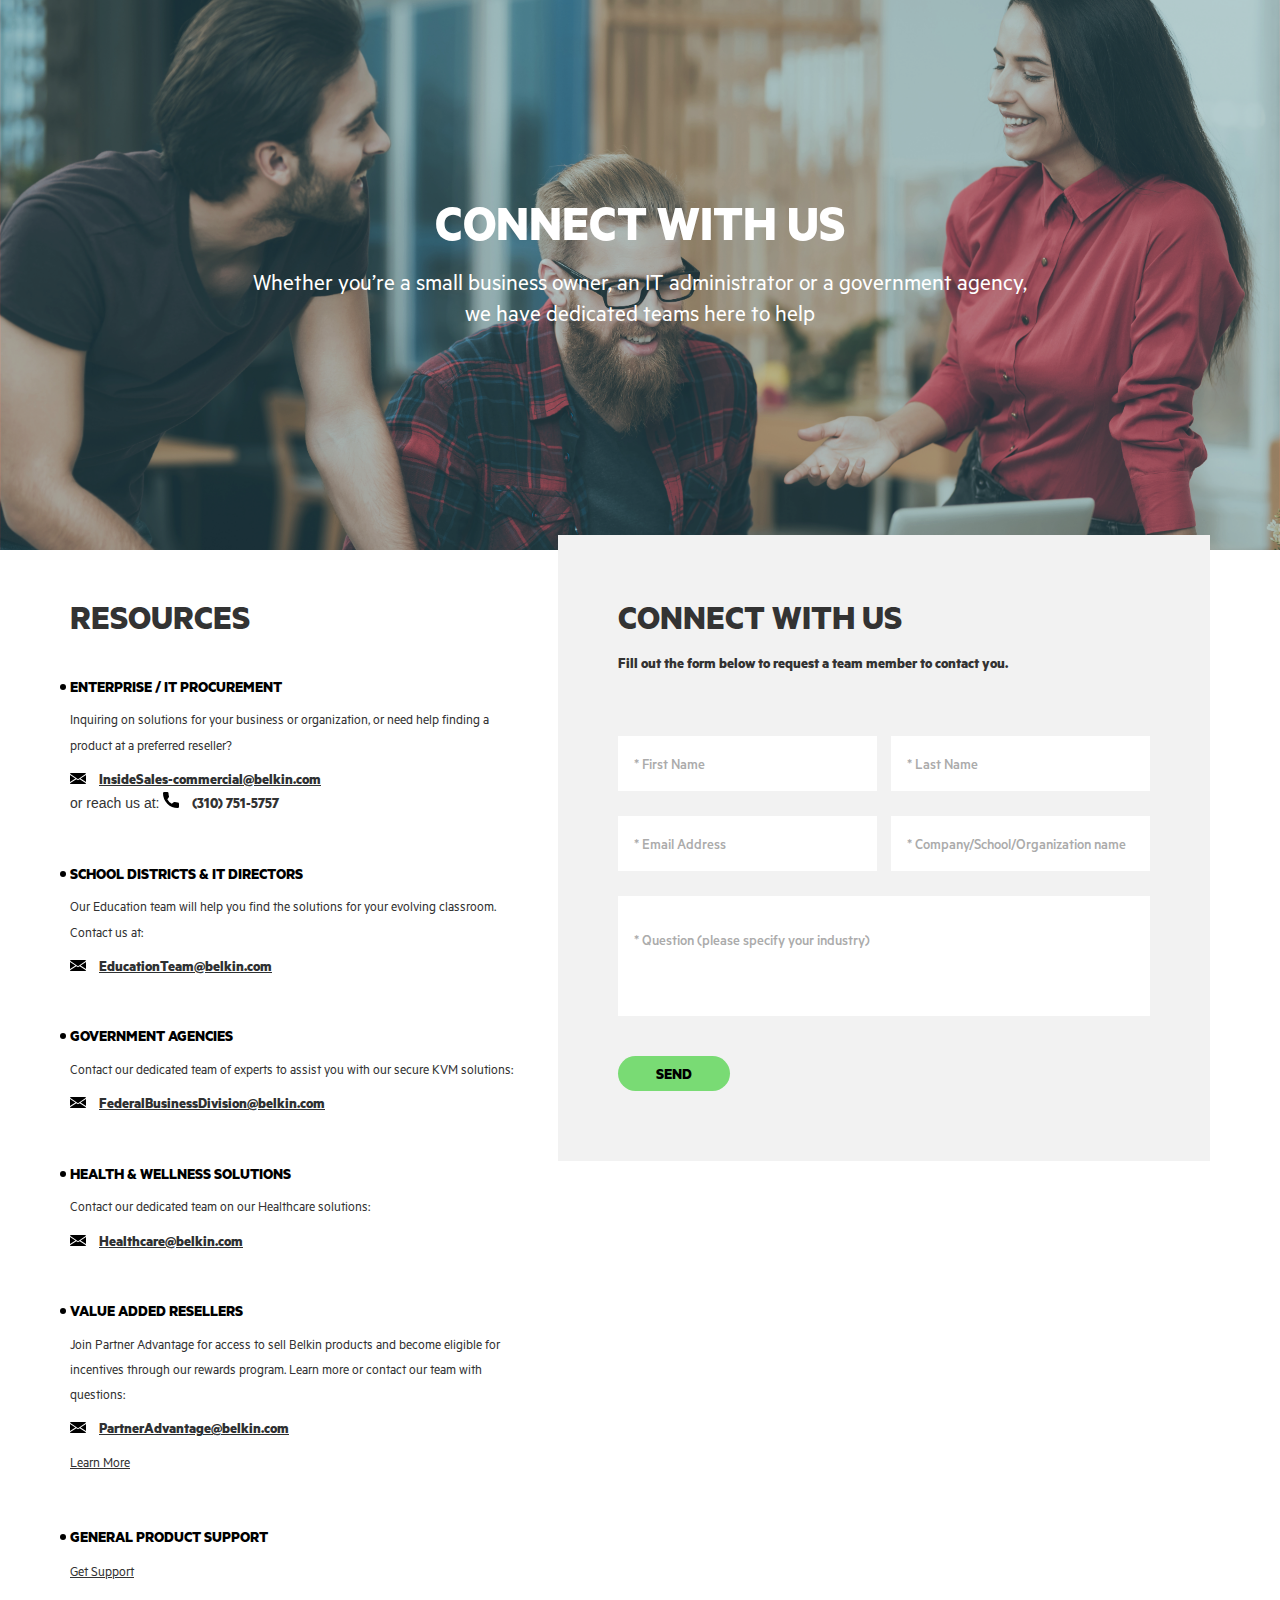
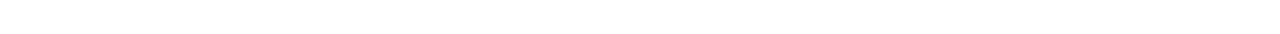
==== commit 48f214e8: "bug-fix validation added" ====
--- a/contact-us.html
+++ b/contact-us.html
@@ -27,7 +27,7 @@
                     </p>
                     <div class="icon-text">
                         <svg xmlns="http://www.w3.org/2000/svg" width="16" height="11" viewBox="0 0 16 11"><g transform="translate(10.56 1.998)"><path d="M339.392,148.48l5.44,3.439V144.9Z" transform="translate(-339.392 -144.896)"/></g><g transform="translate(0 1.998)"><path d="M0,144.9v7.023l5.44-3.439Z" transform="translate(0 -144.896)"/></g><g transform="translate(0.03 0)"><path d="M15.93,80h-14a.99.99,0,0,0-.97.858l7.97,5.3,7.97-5.3A.99.99,0,0,0,15.93,80Z" transform="translate(-0.96 -80)"/></g><g transform="translate(0.032 6.144)"><path d="M10.682,277.921l-1.415.94a.5.5,0,0,1-.55,0L7.3,277.92l-6.278,4a.989.989,0,0,0,.968.851h14a.989.989,0,0,0,.968-.851Z" transform="translate(-1.024 -277.92)"/></g></svg>
-                        <a href="InsideSales-commercial@belkin.com" class="text-underline">InsideSales-commercial@belkin.com</a>
+                        <a href="mailto:InsideSales-commercial@belkin.com" class="text-underline">InsideSales-commercial@belkin.com</a>
                     </div>
                     <div class="mb-50">
                         or reach us at:
@@ -42,7 +42,7 @@
                         Our Education team will help you find the solutions for your evolving classroom. 
                         <br> Contact us at:
                     </p>
-                    <div class="icon-text mb-35">
+                    <div class="icon-text mb-50">
                         <svg xmlns="http://www.w3.org/2000/svg" width="16" height="11" viewBox="0 0 16 11"><g transform="translate(10.56 1.998)"><path d="M339.392,148.48l5.44,3.439V144.9Z" transform="translate(-339.392 -144.896)"/></g><g transform="translate(0 1.998)"><path d="M0,144.9v7.023l5.44-3.439Z" transform="translate(0 -144.896)"/></g><g transform="translate(0.03 0)"><path d="M15.93,80h-14a.99.99,0,0,0-.97.858l7.97,5.3,7.97-5.3A.99.99,0,0,0,15.93,80Z" transform="translate(-0.96 -80)"/></g><g transform="translate(0.032 6.144)"><path d="M10.682,277.921l-1.415.94a.5.5,0,0,1-.55,0L7.3,277.92l-6.278,4a.989.989,0,0,0,.968.851h14a.989.989,0,0,0,.968-.851Z" transform="translate(-1.024 -277.92)"/></g></svg>
                         <a href="mailto:EducationTeam@belkin.com" class="text-underline">EducationTeam@belkin.com</a>
                     </div>
@@ -88,31 +88,51 @@
                     <div class="connect-with-us-wrapper">
                         <h1 class="title mb-10">CONNECT WITH US</h1>
                         <div class="icon-text mb-60">Fill out the form below to request a team member to contact you.</div>
-                        <div class="row">
-                            <div class="col-md-6">
-                                <input type="text" placeholder="* First Name">
-                            </div>
-                            <div class="col-md-6">
-                                <input type="text" placeholder="* Last Name">
-                            </div>
-                            <div class="col-md-6">
-                                <input type="text" placeholder="* Email Address">
-                            </div>
-                            <div class="col-md-6">
-                                <input type="text" placeholder="* Company/School/Organization name">
-                            </div>
-                            <div class="col-md-12">
-                                <textarea placeholder="* Question (please specify your industry)"></textarea>
-                            </div>
-                            <div class="col-md-12 send-button-parent">
-                                <div class="green-button">SEND</div>
-                            </div>
-                        </div>
+                        
+
+                            <form id="form" action="#">
+                                <div class="row">
+                                    <div class="col-md-6">
+                                        <input type="text" name="firstName" id="firstName" placeholder="* First Name">
+                                    </div>
+                                    <div class="col-md-6">
+                                        <input type="text" name="lastName" id="lastName" placeholder="* Last Name">
+                                    </div>
+                                </div>
+
+                                <div class="row">
+                                    <div class="col-md-6">
+                                        <input type="text" name="email" id="email" class="mt-25" placeholder="* Email Address">
+                                    </div>
+                                    <div class="col-md-6">
+                                        <input type="text" name="company" id="company" class="mt-25" placeholder="* Company/School/Organization name">
+                                    </div>
+                                </div>
+
+                                <div class="row">
+                                    <div class="col-md-12">
+                                        <textarea id="question" class="mt-25" name="question" placeholder="* Question (please specify your industry)"></textarea>
+                                    </div>
+                                </div>
+
+                                <div class="row">
+                                    <div class="col-md-12 send-button-parent">
+                                        <div class="green-button">SEND</div>
+                                    </div>
+                                </div>
+                            </form>
+                        
                     </div>
                 </div>
             </div>
         </div>
     </div>
 </section>
+
+<script src="https://code.jquery.com/jquery-1.12.4.min.js"></script>
+<script src="https://ajax.aspnetcdn.com/ajax/jquery.validate/1.11.0/jquery.validate.min.js"></script>
+<script src="https://ajax.aspnetcdn.com/ajax/jquery.validate/1.11.0/additional-methods.js"></script>
+<script src="js/validation.js"></script>
+
 </body>
 </html>--- a/css/style.css
+++ b/css/style.css
@@ -641,10 +641,14 @@
   border-radius: 0;
 }
 
+.contact-us .two-cols-parent .connect-with-us-wrapper .mt-25 {
+  margin-top: 25px;
+}
+
 .contact-us .two-cols-parent .connect-with-us-wrapper input {
   height: 55px;
   padding: 19px 15px 12px;
-  margin-bottom: 25px;
+  margin-top: 0;
 }
 
 .contact-us .two-cols-parent .connect-with-us-wrapper input:focus {
@@ -705,6 +709,11 @@
   margin-bottom: 10px;
 }
 
+.error {
+  color: #ff0000d1;
+  margin-top: 5px;
+}
+
 .text-underline {
   text-decoration: underline;
   color: #2F3132;
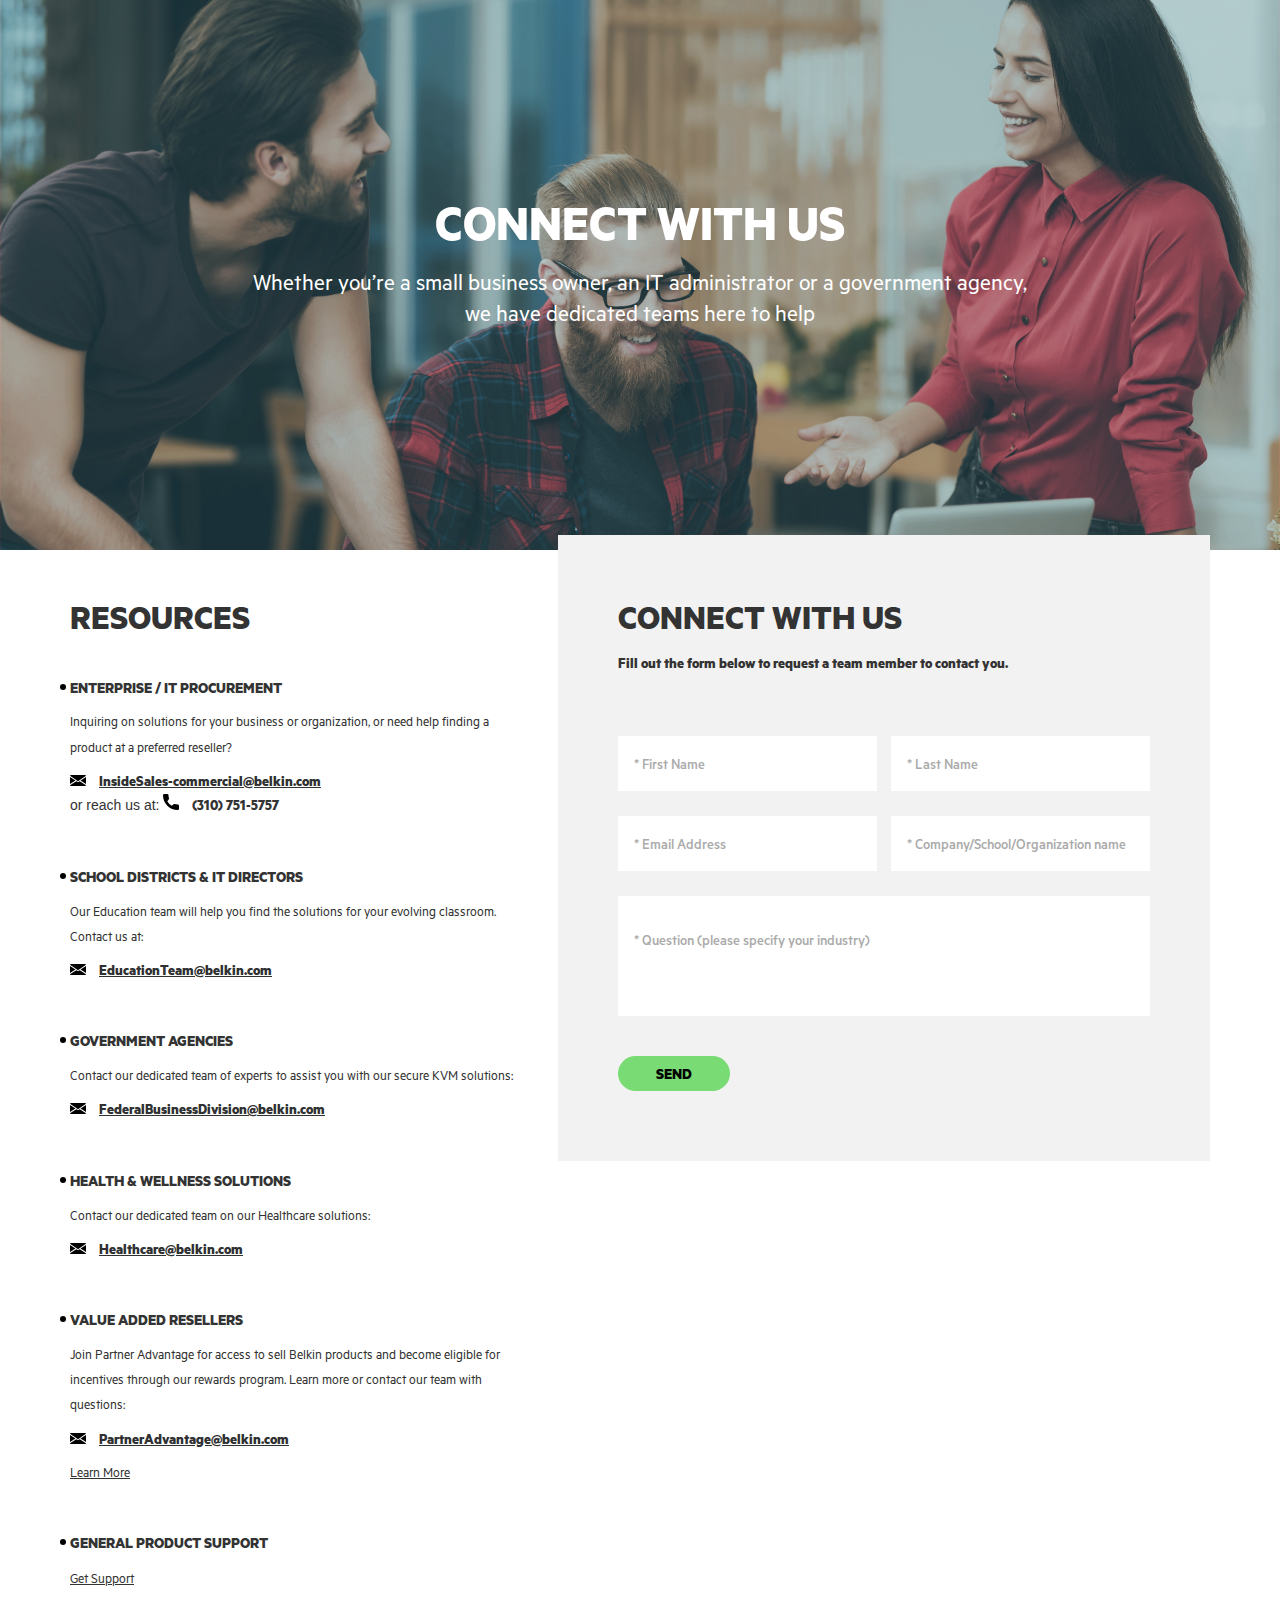
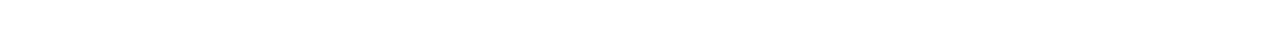
==== commit f9645375: "bug-fix" ====
--- a/contact-us.html
+++ b/contact-us.html
@@ -20,7 +20,7 @@
             <div class="row">
                 <div class="col-md-5">
                     <h1 class="title mb-35">RESOURCES</h1>
-                    <div class="subtitle mb-10">ENTERPRISE / IT PROCUREMENT</div>
+                    <div class="contact-subtitle mb-10">ENTERPRISE / IT PROCUREMENT</div>
                     <p>
                         Inquiring on solutions for your business or organization, 
                         or need help finding a product at a preferred reseller?
@@ -37,7 +37,7 @@
                         </span>
                     </div>
 
-                    <div class="subtitle mb-10">SCHOOL DISTRICTS & IT DIRECTORS</div>
+                    <div class="contact-subtitle mb-10">SCHOOL DISTRICTS & IT DIRECTORS</div>
                     <p>
                         Our Education team will help you find the solutions for your evolving classroom. 
                         <br> Contact us at:
@@ -47,7 +47,7 @@
                         <a href="mailto:EducationTeam@belkin.com" class="text-underline">EducationTeam@belkin.com</a>
                     </div>
 
-                    <div class="subtitle mb-10">GOVERNMENT AGENCIES</div>
+                    <div class="contact-subtitle mb-10">GOVERNMENT AGENCIES</div>
                     <p>
                         Contact our dedicated team of experts to assist you with our secure KVM solutions:
                     </p>
@@ -57,7 +57,7 @@
                     </div>
 
 
-                    <div class="subtitle mb-10">HEALTH & WELLNESS SOLUTIONS</div>
+                    <div class="contact-subtitle mb-10">HEALTH & WELLNESS SOLUTIONS</div>
                     <p>
                         Contact our dedicated team on our Healthcare solutions:
                     </p>
@@ -66,7 +66,7 @@
                         <a href="mailto:Healthcare@belkin.com" class="text-underline">Healthcare@belkin.com</a>
                     </div>
 
-                    <div class="subtitle mb-10">VALUE ADDED RESELLERS</div>
+                    <div class="contact-subtitle mb-10">VALUE ADDED RESELLERS</div>
                     <p>
                         Join Partner Advantage for access to sell Belkin products and become eligible for <br> 
                         incentives through our rewards program. Learn more or contact our team with <br>
@@ -80,7 +80,7 @@
                     <a href="https://www.belkin.com/us/partneradvantage/" class="learn-more mb-50">Learn More</a>
 
 
-                    <div class="subtitle mb-10">GENERAL PRODUCT SUPPORT</div>
+                    <div class="contact-subtitle mb-10">GENERAL PRODUCT SUPPORT</div>
                     <a href="https://www.belkin.com/us/contactus/support/" class="learn-more mb-50">Get Support</a>
 
                 </div>
@@ -95,7 +95,7 @@
                                     <div class="col-md-6">
                                         <input type="text" name="firstName" id="firstName" placeholder="* First Name">
                                     </div>
-                                    <div class="col-md-6">
+                                    <div class="col-md-6 m-mt">
                                         <input type="text" name="lastName" id="lastName" placeholder="* Last Name">
                                     </div>
                                 </div>
@@ -117,7 +117,7 @@
 
                                 <div class="row">
                                     <div class="col-md-12 send-button-parent">
-                                        <div class="green-button">SEND</div>
+                                        <button type="submit" class="green-button">SEND</button>
                                     </div>
                                 </div>
                             </form>
--- a/css/style.css
+++ b/css/style.css
@@ -558,13 +558,13 @@
   font-family: MetricBold, Arial, sans-serif;
 }
 
-.contact-us .two-cols-parent .subtitle {
+.contact-us .two-cols-parent .contact-subtitle {
   position: relative;
   font-family: MetricBold, Arial, sans-serif;
   font-size: 16px;
 }
 
-.contact-us .two-cols-parent .subtitle:before {
+.contact-us .two-cols-parent .contact-subtitle:before {
   content: '';
   width: 6px;
   height: 6px;
@@ -630,6 +630,12 @@
   }
 }
 
+@media (max-width: 767px) {
+  .contact-us .two-cols-parent .connect-with-us-wrapper .m-mt {
+    margin-top: 25px;
+  }
+}
+
 .contact-us .two-cols-parent .connect-with-us-wrapper input, .contact-us .two-cols-parent .connect-with-us-wrapper textarea {
   color: #ABABAB;
   width: 100%;
